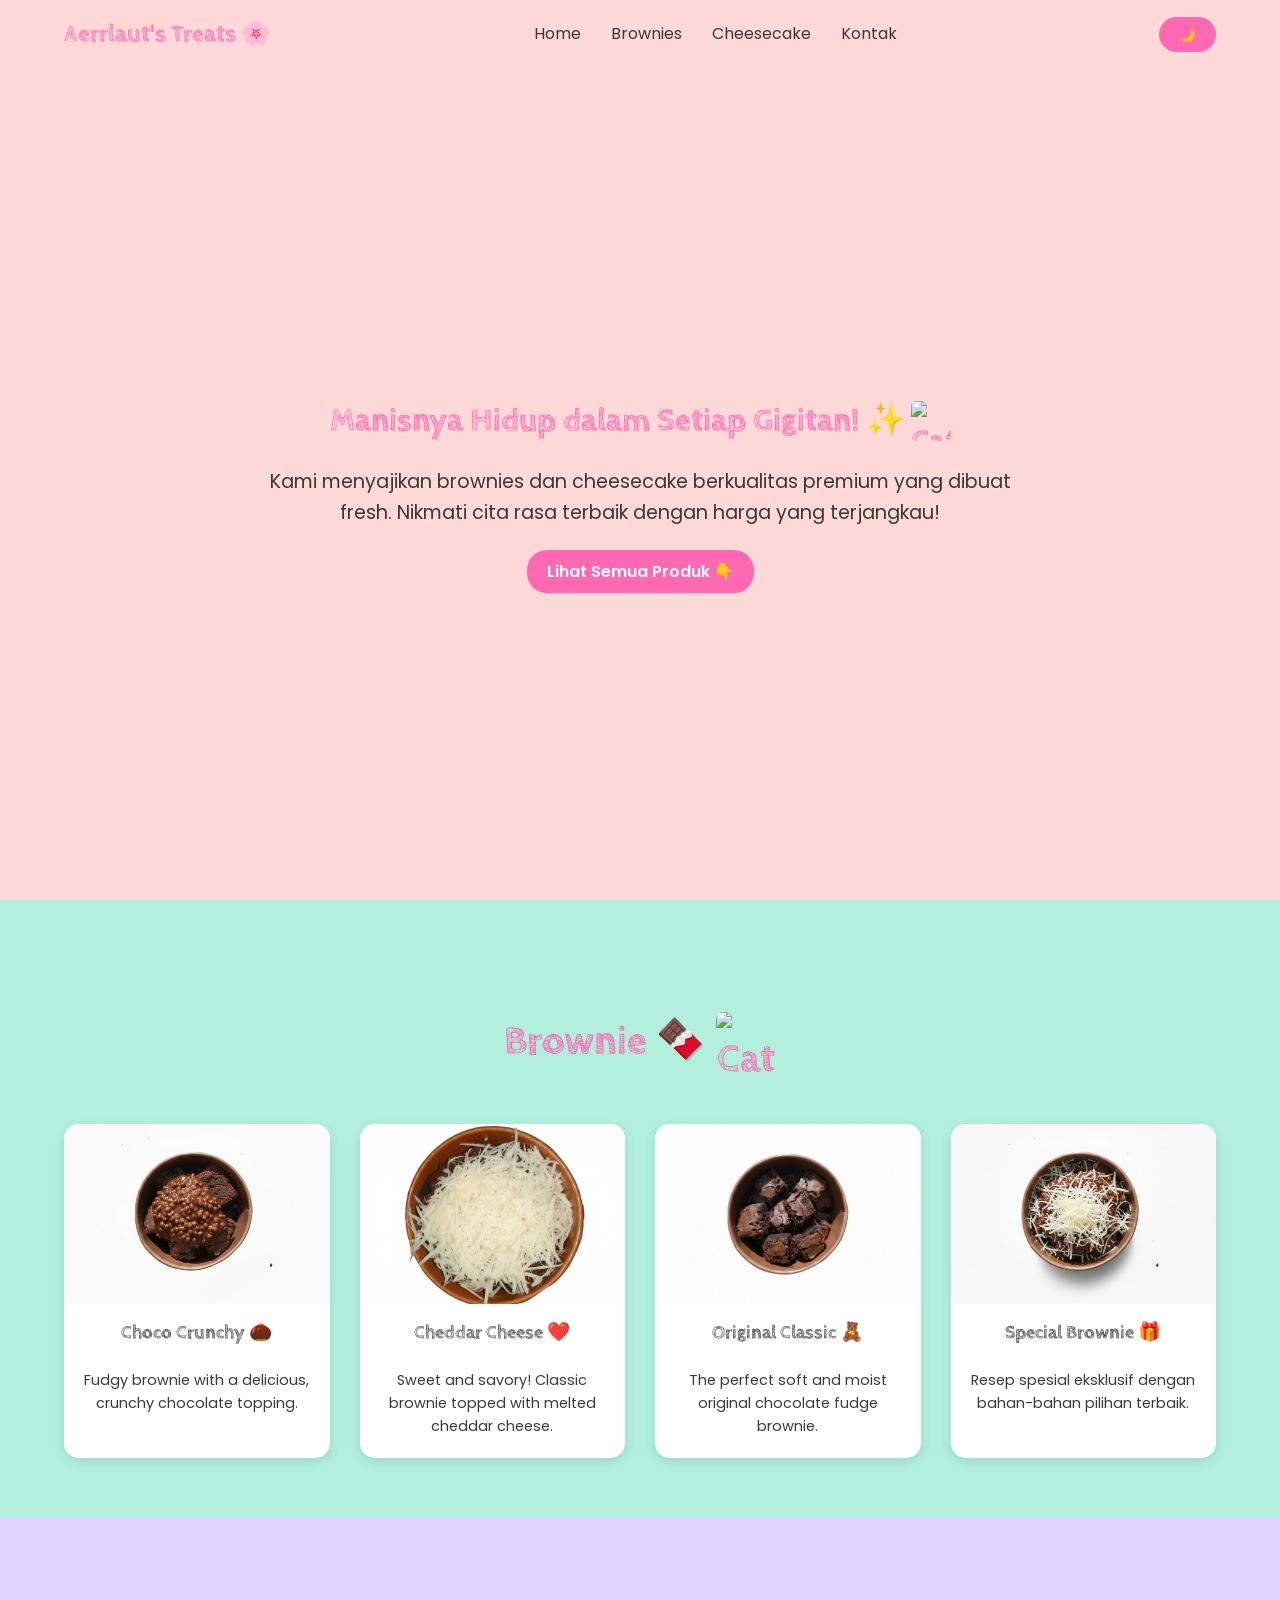
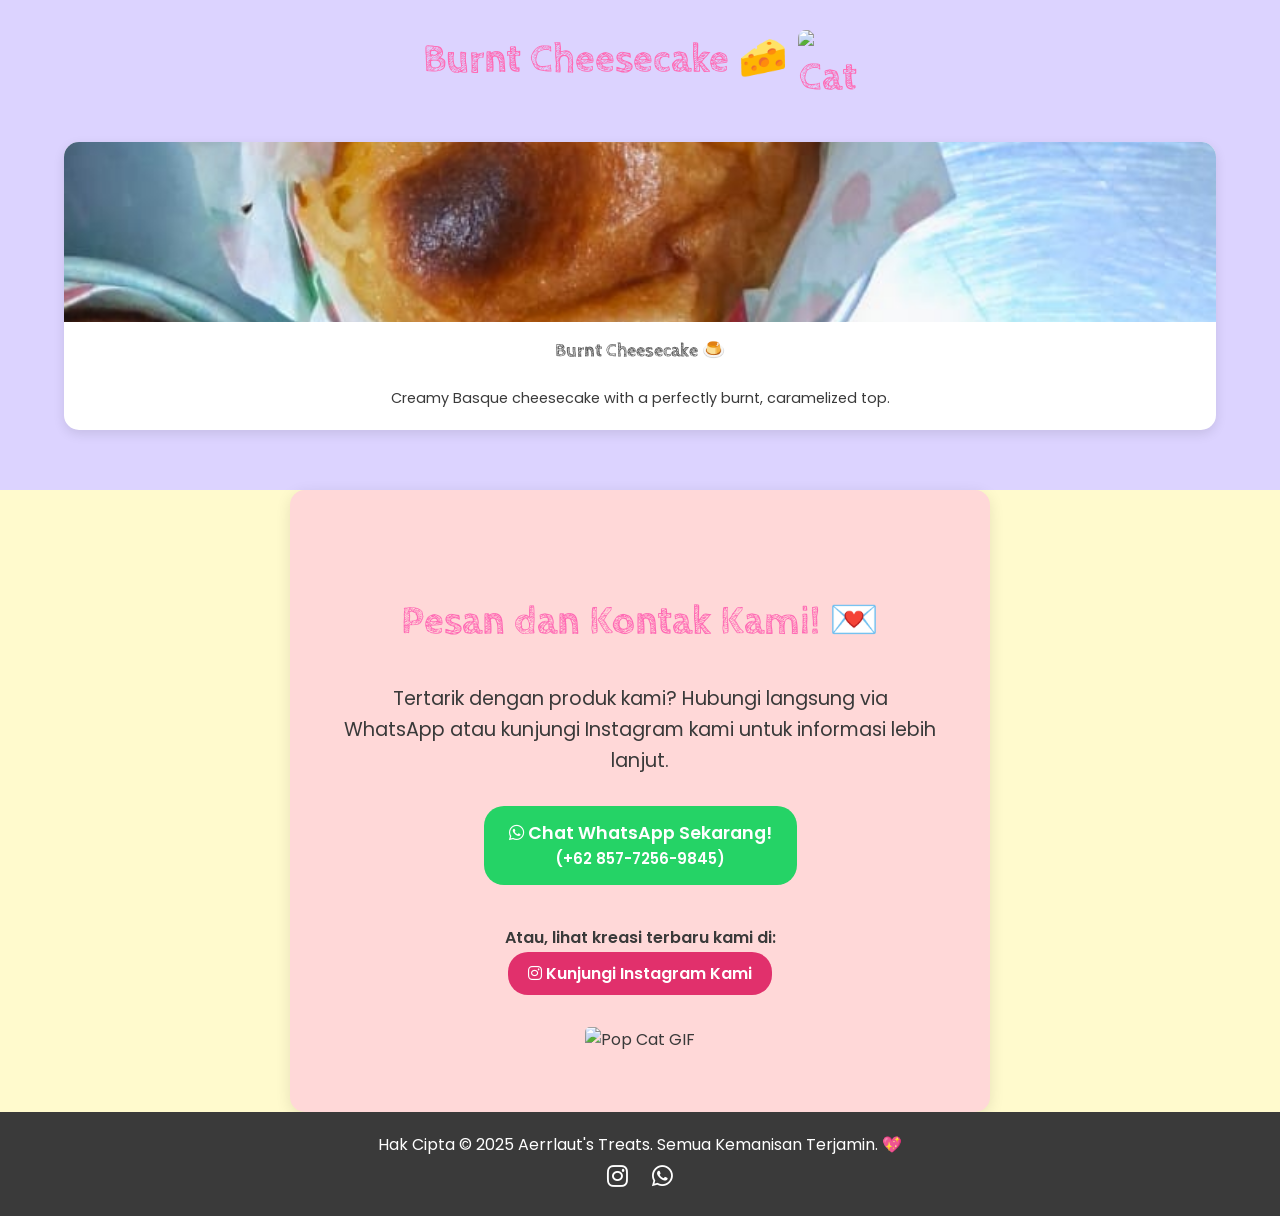
==== gemini/index.html @ 1da92849 "Add files via upload FIRST COMMIT" ====
<!DOCTYPE html>
<html lang="id">
<head>
    <meta charset="UTF-8">
    <meta name="viewport" content="width=device-width, initial-scale=1.0">
    <title>🍰 Aerrlaut's Treats: Brownies & Cheesecake Manis!</title>
    <link href="https://fonts.googleapis.com/css2?family=Cabin+Sketch:wght@400;700&family=Poppins:wght@300;400;600;700&display=swap" rel="stylesheet">
    <link rel="stylesheet" href="https://cdnjs.cloudflare.com/ajax/libs/font-awesome/6.5.2/css/all.min.css">
    <link rel="stylesheet" href="style.css">
    <style>
        /* CSS tambahan untuk tampilan COMING SOON */
        .coming-soon-card {
            display: flex;
            flex-direction: column;
            justify-content: center;
            align-items: center;
            background-color: var(--color-surface);
            border-radius: 15px;
            overflow: hidden;
            box-shadow: 0 4px 12px rgba(0, 0, 0, 0.1);
            text-align: center;
            padding: 20px;
            min-height: 250px;
            color: var(--color-text-dark);
            font-family: 'Cabin Sketch', cursive;
            font-size: 1.8em;
            opacity: 0.7;
        }
        .coming-soon-card span {
            font-size: 3em;
            margin-bottom: 10px;
        }
        /* Gaya untuk GIF Gemoy (DIPERBESAR) */
        .gemoy-gif-small {
            width: 40px; /* Diperbesar dari 30px */
            height: 40px; /* Diperbesar dari 30px */
            vertical-align: middle;
            margin-left: 5px;
            border-radius: 5px;
        }
        .gemoy-gif-medium {
            width: 60px; /* Diperbesar dari 50px */
            height: 60px; /* Diperbesar dari 50px */
            vertical-align: middle;
            margin-left: 10px;
            border-radius: 8px;
        }
        .hero-content h1 {
            display: inline-flex;
            align-items: center;
            justify-content: center;
            width: 100%;
        }
        .product-gallery h2 {
            display: inline-flex;
            align-items: center;
            justify-content: center;
            width: 100%;
        }
    </style>
</head>
<body>

    <header class="main-header" id="home">
        <nav class="navbar">
            <div class="logo">Aerrlaut's Treats 🌸</div> <ul class="nav-links">
                <li><a href="#home">Home</a></li>
                <li><a href="#brownies">Brownies</a></li>
                <li><a href="#cheesecake">Cheesecake</a></li>
                <li><a href="#order">Kontak</a></li> </ul>
            <button id="theme-toggle" class="gemas-btn" aria-label="Toggle Dark Mode">🌙</button>
        </nav>
        <div class="hero-content">
            <h1>Manisnya Hidup dalam Setiap Gigitan! ✨ <img src="https://media.tenor.com/_wwJp3ncPDMAAAAi/bastisus-cat.gif" alt="Cat GIF Eating" class="gemoy-gif-small"></h1>
            <p>Kami menyajikan brownies dan cheesecake berkualitas premium yang dibuat fresh. Nikmati cita rasa terbaik dengan harga yang terjangkau!</p>
            <a href="#brownies" class="cta-button gemas-btn">Lihat Semua Produk 👇</a>
        </div>
    </header>

    <main>
        <section id="brownies" class="product-gallery">
            <h2>Brownie 🍫 <img src="https://media.tenor.com/whmiFP2zGQQAAAAi/cat-meme-cat-eat.gif" alt="Cat GIF Hungry" class="gemoy-gif-medium"></h2>
            <div class="product-grid">
                
                <div class="product-card">
                    <img src="bronis collins.jpg" alt="Brownie with choco crunchy" class="product-img" data-product-id="1">
                    <h3>Choco Crunchy 🌰</h3>
                    <p>Fudgy brownie with a delicious, crunchy chocolate topping.</p>
                </div>
                
                <div class="product-card">
                    <img src="bronis keju.jpg" alt="Brownie with cheddar cheese" class="product-img" data-product-id="2">
                    <h3>Cheddar Cheese ❤️</h3>
                    <p>Sweet and savory! Classic brownie topped with melted cheddar cheese.</p>
                </div>
                
                <div class="product-card">
                    <img src="bronis ori.jpg" alt="Original Brownie" class="product-img" data-product-id="5">
                    <h3>Original Classic 🧸</h3>
                    <p>The perfect soft and moist original chocolate fudge brownie.</p>
                </div>
                
                <div class="product-card">
                    <img src="bronis special.jpg" alt="Special Brownie" class="product-img" data-product-id="4">
                    <h3>Special Brownie 🎁</h3>
                    <p>Resep spesial eksklusif dengan bahan-bahan pilihan terbaik.</p>
                </div>
            </div>
        </section>

        <section id="cheesecake" class="product-gallery">
            <h2>Burnt Cheesecake 🧀 <img src="https://media.tenor.com/SI5tOTnHS34AAAAi/verycat-twitch-cat-twitch-emote.gif" alt="Cat GIF Cute" class="gemoy-gif-medium"></h2>
            <div class="product-grid">
                
                <div class="product-card">
                    <img src="ciskek.jpeg" alt="Burnt Cheesecake" class="product-img" data-product-id="3">
                    <h3>Burnt Cheesecake 🍮</h3>
                    <p>Creamy Basque cheesecake with a perfectly burnt, caramelized top.</p>
                </div>
            </div>
        </section>

        <section id="order" class="contact-form-section">
            <h2>Pesan dan Kontak Kami! 💌</h2>
            <p class="intro-text" style="font-size: 1.2em;">Tertarik dengan produk kami? Hubungi langsung via WhatsApp atau kunjungi Instagram kami untuk informasi lebih lanjut.</p>

            <div style="text-align: center; margin: 30px 0;">
                <a href="https://wa.me/6285772569845?text=Halo%20Aerrlaut's%20Treats,%20saya%20mau%20pesan%20kuenya!" target="_blank" class="cta-button gemas-btn wa-button" style="font-size: 1.1em; padding: 15px 25px; margin-bottom: 20px; background-color: #25D366; display: inline-block;">
                    <i class="fab fa-whatsapp"></i> Chat WhatsApp Sekarang!<br><small style="font-size: 0.85em;">(+62 857-7256-9845)</small>
                </a>
                
                <p style="margin: 20px 0 10px; font-weight: 600;">Atau, lihat kreasi terbaru kami di:</p>
                <a href="https://www.instagram.com/gynmjja?utm_source=ig_web_button_share_sheet&igsh=ZDNlZDc0MzIxNw==" target="_blank" class="cta-button gemas-btn" style="background-color: #E1306C; padding: 10px 20px;">
                    <i class="fab fa-instagram"></i> Kunjungi Instagram Kami
                </a>
            </div>
            
            <div style="text-align: center; margin-top: 20px;">
                 <img src="https://media.tenor.com/JPOhHuokpdYAAAAi/pop-cat.gif" alt="Pop Cat GIF" class="gemoy-gif-small" style="width: 50px; height: 50px; margin: 10px;"> </div>

        </section>
    </main>

    <footer class="main-footer">
        <p>Hak Cipta &copy; 2025 Aerrlaut's Treats. Semua Kemanisan Terjamin. 💖</p> <div class="social-links">
            <a href="https://www.instagram.com/gynmjja?utm_source=ig_web_button_share_sheet&igsh=ZDNlZDc0MzIxNw==" target="_blank" aria-label="Instagram"><i class="fab fa-instagram"></i></a>
            <a href="https://wa.me/6285772569845" target="_blank" aria-label="WhatsApp"><i class="fab fa-whatsapp"></i></a>
        </div>
    </footer>

    <div id="product-modal" class="modal">
        <div class="modal-content">
            <span class="close-btn">&times;</span>
            <h3 id="modal-title"></h3>
            <img id="modal-image" src="" alt="Detail Produk">
            <div id="modal-details"></div>
            <p class="modal-price"></p>
        </div>
    </div>

    <script src="script.js"></script>

</body>
</html>
---- gemini/style.css ----
/* Palet Warna Pastel Gemas */
:root {
    --color-mint: #B2F0DD; /* Mint Green */
    --color-pink: #FFD8D8; /* Baby Pink */
    --color-lavender: #DCD3FF; /* Lavender */
    --color-yellow: #FFFACD; /* Pale Yellow/Cream */
    --color-text-dark: #3a3a3a;
    --color-text-light: #ffffff;
    --color-accent: #ff69b4; /* Hot Pink for CTA */
    --color-background: var(--color-yellow);
    --color-surface: var(--color-text-light);
}

/* Mode Malam (Warna Pastel Lebih Gelap) */
body.dark-mode {
    --color-mint: #70b8a1;
    --color-pink: #cc9999;
    --color-lavender: #a699c2;
    --color-yellow: #4c4c4c;
    --color-text-dark: #ffffff;
    --color-text-light: #2c2c2c;
    --color-accent: #ffb6c1; /* Light Pink */
    --color-background: var(--color-yellow);
    --color-surface: var(--color-text-light);
}

/* Reset dan Tipografi */
* {
    margin: 0;
    padding: 0;
    box-sizing: border-box;
}

body {
    font-family: 'Poppins', sans-serif;
    color: var(--color-text-dark);
    background-color: var(--color-background);
    line-height: 1.6;
    transition: background-color 0.5s ease, color 0.5s ease; /* Transisi untuk mode malam */
}

h1, h2, h3 {
    font-family: 'Cabin Sketch', cursive; /* Font Lucu untuk Judul */
    color: var(--color-accent);
    text-align: center;
    margin-bottom: 20px;
}

h2 {
    font-size: 2.5em;
    padding-top: 50px;
    padding-bottom: 10px;
}

/* --- Penyesuaian Ukuran GIF (DIPINDAHKAN DARI HTML) --- */
.gemoy-gif-small {
    width: 40px; /* Diperbesar dari 30px */
    height: 40px; /* Diperbesar dari 30px */
    vertical-align: middle;
    margin-left: 5px;
    border-radius: 5px;
}
.gemoy-gif-medium {
    width: 60px; /* Diperbesar dari 50px */
    height: 60px; /* Diperbesar dari 50px */
    vertical-align: middle;
    margin-left: 10px;
    border-radius: 8px;
}

/* Tambahan untuk GIF di bagian kontak agar mudah diakses */
.contact-form-section .gemoy-gif-small {
    width: 50px;
    height: 50px;
    margin: 10px;
}
/* --- Akhir Penyesuaian GIF --- */


/* Navigasi */
.navbar {
    display: flex;
    justify-content: space-between;
    align-items: center;
    padding: 15px 5%;
    position: fixed;
    width: 100%;
    top: 0;
    z-index: 1000;
    background-color: transparent;
    transition: background-color 0.3s ease, box-shadow 0.3s ease;
}

.navbar.scrolled {
    background-color: var(--color-surface); /* Berubah warna saat scroll */
    box-shadow: 0 2px 5px rgba(0, 0, 0, 0.1);
}

.logo {
    font-family: 'Cabin Sketch', cursive;
    font-size: 1.5em;
    font-weight: 700;
    color: var(--color-accent);
}

.nav-links {
    list-style: none;
    display: flex;
}

.nav-links a {
    text-decoration: none;
    color: var(--color-text-dark);
    padding: 8px 15px;
    transition: color 0.3s ease, background-color 0.3s ease;
    border-radius: 5px;
}

.nav-links a:hover {
    color: var(--color-surface);
    background-color: var(--color-accent);
}

/* Tombol Gemas (CTA & Toggle) */
.gemas-btn {
    background-color: var(--color-accent);
    color: var(--color-text-light);
    border: none;
    padding: 10px 20px;
    border-radius: 20px;
    font-weight: 600;
    cursor: pointer;
    text-decoration: none;
    transition: all 0.3s ease;
}

/* Animasi 1: Jiggle Ringan pada Tombol */
.gemas-btn:hover {
    transform: scale(1.05) rotate(-2deg);
    box-shadow: 0 4px 10px rgba(255, 105, 180, 0.5);
    animation: jiggle 0.3s infinite alternate;
}

@keyframes jiggle {
    from { transform: scale(1.05) rotate(-2deg); }
    to { transform: scale(1.05) rotate(2deg); }
}

/* Header & Hero */
.main-header {
    background-color: var(--color-pink);
    min-height: 100vh;
    display: flex;
    flex-direction: column;
    justify-content: center;
    align-items: center;
    text-align: center;
    padding-top: 80px;
}

.hero-content {
    max-width: 800px;
    padding: 20px;
}

.hero-content p {
    font-size: 1.2em;
    margin-bottom: 30px;
}

/* Bagian Produk (Galeri) */
section {
    padding: 60px 5%;
    background-color: var(--color-surface);
}

#brownies {
    background-color: var(--color-mint);
}

#cheesecake {
    background-color: var(--color-lavender);
}

.product-gallery h2 {
    margin-bottom: 40px;
}

/* Responsif dengan Grid */
.product-grid {
    display: grid;
    grid-template-columns: repeat(auto-fit, minmax(250px, 1fr)); /* Disesuaikan agar muat 4 kolom */
    gap: 30px;
}

.product-card {
    background-color: var(--color-surface);
    border-radius: 15px;
    overflow: hidden;
    box-shadow: 0 4px 12px rgba(0, 0, 0, 0.1);
    text-align: center;
    padding-bottom: 20px;
    transition: transform 0.3s ease, box-shadow 0.3s ease;
}

.product-card img {
    width: 100%;
    height: 180px;
    object-fit: cover;
    display: block;
    cursor: pointer;
    transition: transform 0.4s ease;
}

/* Animasi 2: Bounce Ringan pada Gambar Produk */
.product-card img:hover {
    transform: scale(1.03);
}

.product-card:hover {
    transform: translateY(-5px);
    box-shadow: 0 8px 20px rgba(0, 0, 0, 0.2);
}

.product-card h3 {
    margin-top: 15px;
    color: var(--color-text-dark);
}

.product-card p {
    padding: 0 15px;
    font-size: 0.9em;
}

/* Kontak & Pemesanan (Disesuaikan untuk HANYA KONTAK) */
.contact-form-section {
    background-color: var(--color-pink);
    text-align: center;
    max-width: 700px;
    margin: 0 auto;
    padding: 50px;
    border-radius: 15px;
    box-shadow: 0 4px 15px rgba(0, 0, 0, 0.1);
}

.wa-link-text {
    margin-bottom: 30px;
    display: block;
}

.wa-button {
    /* Hanya penyesuaian untuk tombol besar di bagian kontak */
    background-color: #25D366; /* WhatsApp Green */
    transition: transform 0.3s ease;
    display: inline-block;
    max-width: 100%;
    white-space: normal;
    line-height: 1.4;
}

.wa-button:hover {
    background-color: #1FAF55; /* Slightly darker green */
}

/* Footer */
.main-footer {
    background-color: var(--color-text-dark);
    color: var(--color-text-light);
    text-align: center;
    padding: 20px;
}

.social-links a {
    color: var(--color-text-light);
    font-size: 1.5em;
    margin: 0 10px;
    transition: color 0.3s ease;
}

/* Animasi 3: Perubahan Warna pada Ikon Sosial */
.social-links a:hover {
    color: var(--color-accent);
}

/* MODAL / POPUP */
.modal {
    display: none;
    position: fixed;
    z-index: 2000;
    left: 0;
    top: 0;
    width: 100%;
    height: 100%;
    overflow: auto;
    background-color: rgba(0, 0, 0, 0.4);
    backdrop-filter: blur(5px);
}

.modal-content {
    background-color: var(--color-surface);
    margin: 10% auto;
    padding: 30px;
    border-radius: 20px;
    box-shadow: 0 5px 15px rgba(0, 0, 0, 0.3);
    max-width: 500px;
    text-align: center;
    position: relative;
    transform: scale(0.8);
    opacity: 0;
    animation: modalPop 0.3s forwards;
}

@keyframes modalPop {
    to {
        transform: scale(1);
        opacity: 1;
    }
}

.close-btn {
    color: var(--color-text-dark);
    float: right;
    font-size: 28px;
    font-weight: bold;
    transition: color 0.2s ease;
}

.close-btn:hover,
.close-btn:focus {
    color: var(--color-accent);
    text-decoration: none;
    cursor: pointer;
}

#modal-image {
    max-width: 100%;
    height: auto;
    border-radius: 10px;
    margin: 15px 0;
}

/* Media Queries untuk Responsif */
@media (max-width: 768px) {
    .navbar {
        padding: 15px 3%;
    }

    .nav-links {
        display: none; /* Sembunyikan Navigasi di Mobile (Bisa diganti menu burger jika perlu) */
    }

    .hero-content h1 {
        font-size: 2.5em;
    }

    .contact-form-section {
        padding: 30px;
        margin: 0 3%;
    }
    
    .product-grid {
        grid-template-columns: repeat(auto-fit, minmax(180px, 1fr));
    }
}
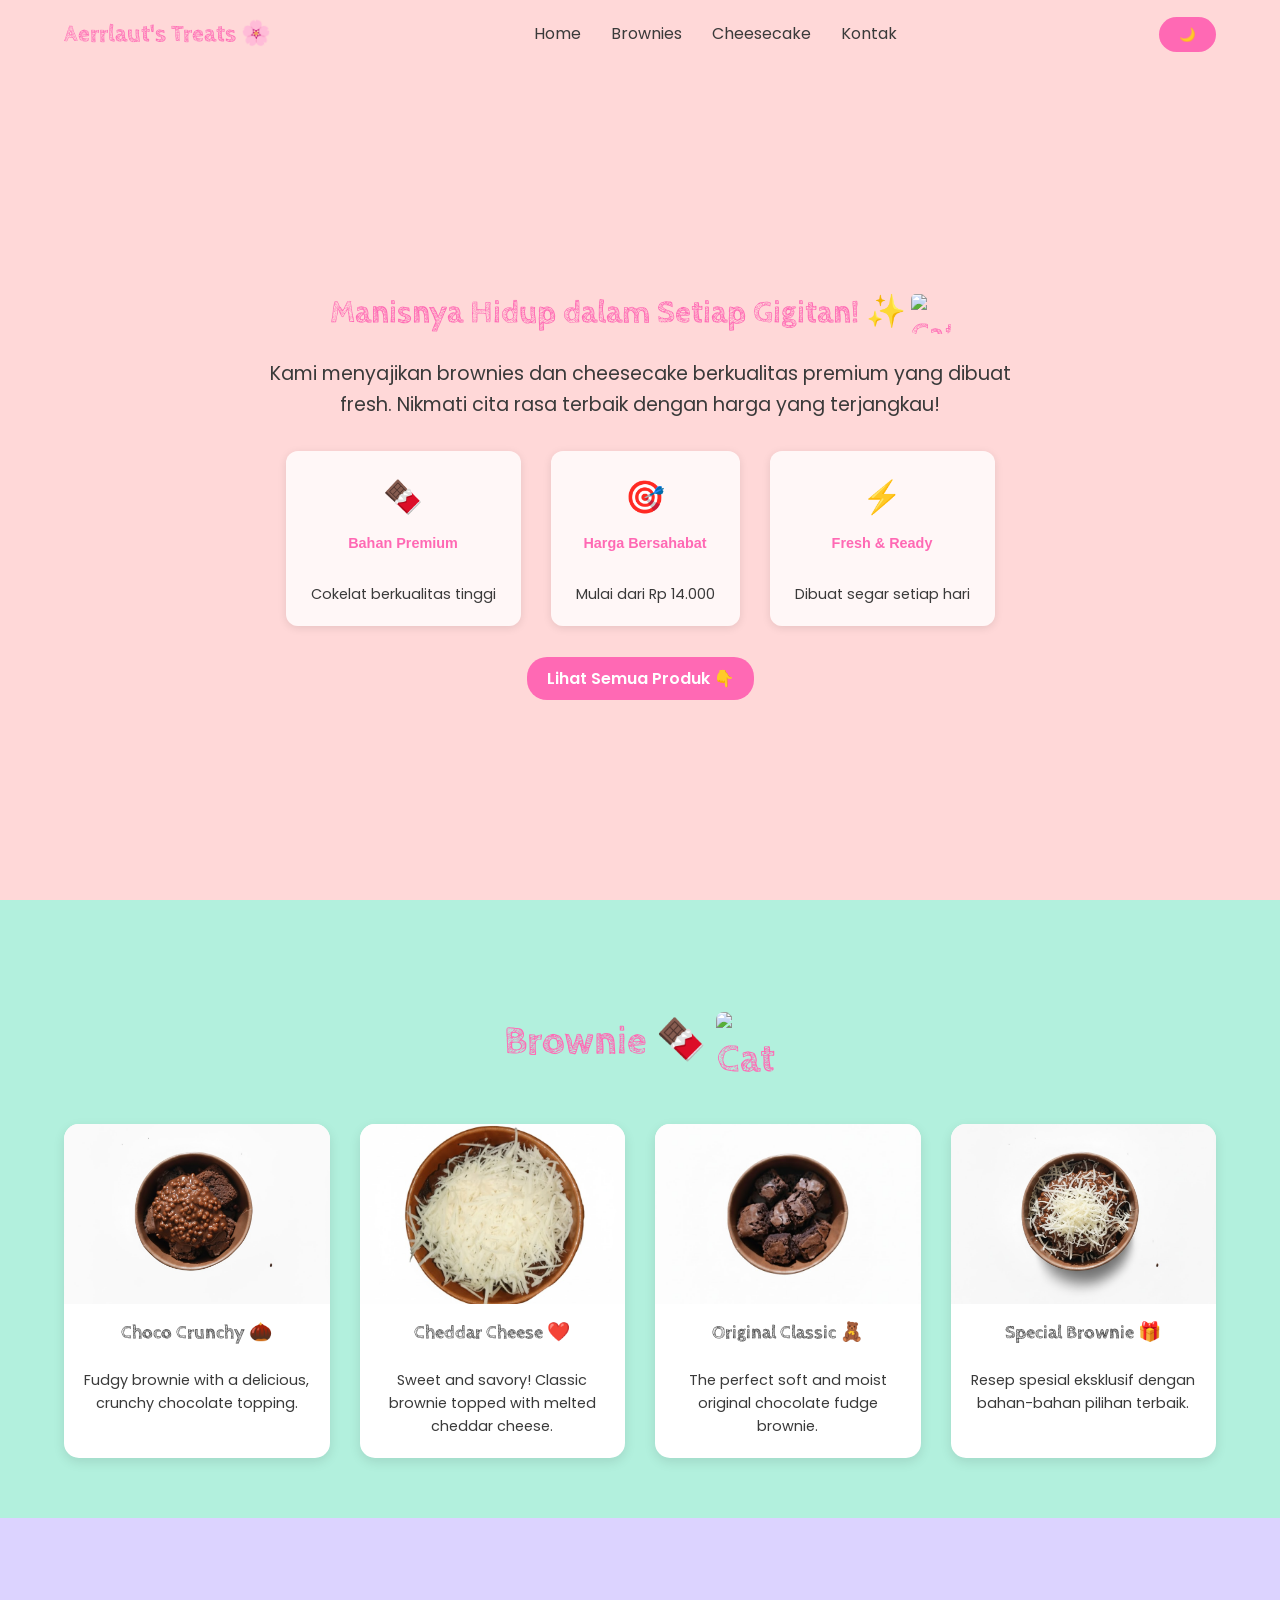
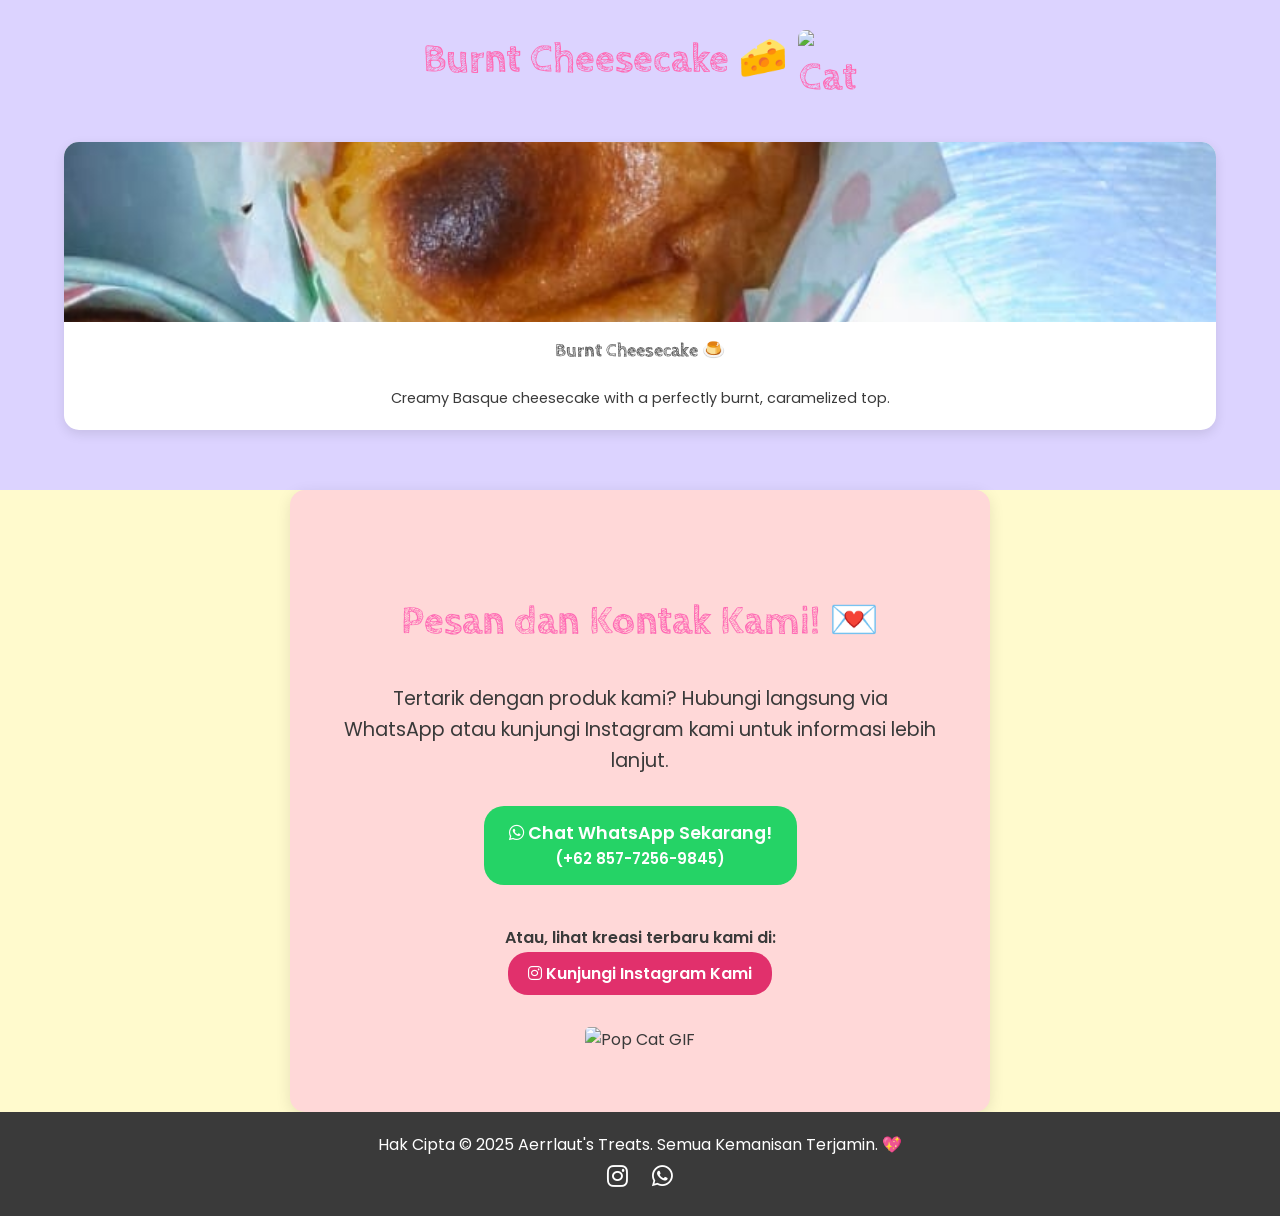
==== commit 00e16a22: "TES COMMIT DARI BRANCH" ====
--- a/gemini/index.html
+++ b/gemini/index.html
@@ -73,6 +73,23 @@
         <div class="hero-content">
             <h1>Manisnya Hidup dalam Setiap Gigitan! ✨ <img src="https://media.tenor.com/_wwJp3ncPDMAAAAi/bastisus-cat.gif" alt="Cat GIF Eating" class="gemoy-gif-small"></h1>
             <p>Kami menyajikan brownies dan cheesecake berkualitas premium yang dibuat fresh. Nikmati cita rasa terbaik dengan harga yang terjangkau!</p>
+            
+            <!-- Highlights/Trust Badges -->
+            <div class="hero-badges">
+                <div class="badge">
+                    <span class="badge-icon">🍫</span>
+                    <p><strong>Bahan Premium</strong><br>Cokelat berkualitas tinggi</p>
+                </div>
+                <div class="badge">
+                    <span class="badge-icon">🎯</span>
+                    <p><strong>Harga Bersahabat</strong><br>Mulai dari Rp 14.000</p>
+                </div>
+                <div class="badge">
+                    <span class="badge-icon">⚡</span>
+                    <p><strong>Fresh & Ready</strong><br>Dibuat segar setiap hari</p>
+                </div>
+            </div>
+            
             <a href="#brownies" class="cta-button gemas-btn">Lihat Semua Produk 👇</a>
         </div>
     </header>
--- a/gemini/style.css
+++ b/gemini/style.css
@@ -168,6 +168,48 @@
     margin-bottom: 30px;
 }
 
+/* Hero Badges/Highlights */
+.hero-badges {
+    display: flex;
+    justify-content: center;
+    gap: 30px;
+    margin-bottom: 40px;
+    flex-wrap: wrap;
+}
+
+.badge {
+    background-color: rgba(255, 255, 255, 0.8);
+    border-radius: 12px;
+    padding: 20px 25px;
+    text-align: center;
+    min-width: 160px;
+    box-shadow: 0 2px 8px rgba(0, 0, 0, 0.1);
+    transition: transform 0.3s ease, box-shadow 0.3s ease;
+}
+
+.badge:hover {
+    transform: translateY(-5px);
+    box-shadow: 0 4px 15px rgba(0, 0, 0, 0.15);
+}
+
+.badge-icon {
+    font-size: 2em;
+    display: block;
+    margin-bottom: 10px;
+}
+
+.badge p {
+    font-size: 0.9em;
+    color: var(--color-text-dark);
+    margin: 0;
+}
+
+.badge strong {
+    display: block;
+    margin-bottom: 5px;
+    color: var(--color-accent);
+}
+
 /* Bagian Produk (Galeri) */
 section {
     padding: 60px 5%;
@@ -353,6 +395,21 @@
         font-size: 2.5em;
     }
 
+    .hero-badges {
+        gap: 15px;
+        margin-bottom: 30px;
+    }
+
+    .badge {
+        min-width: 140px;
+        padding: 15px 15px;
+    }
+
+    .badge-icon {
+        font-size: 1.5em;
+        margin-bottom: 8px;
+    }
+
     .contact-form-section {
         padding: 30px;
         margin: 0 3%;
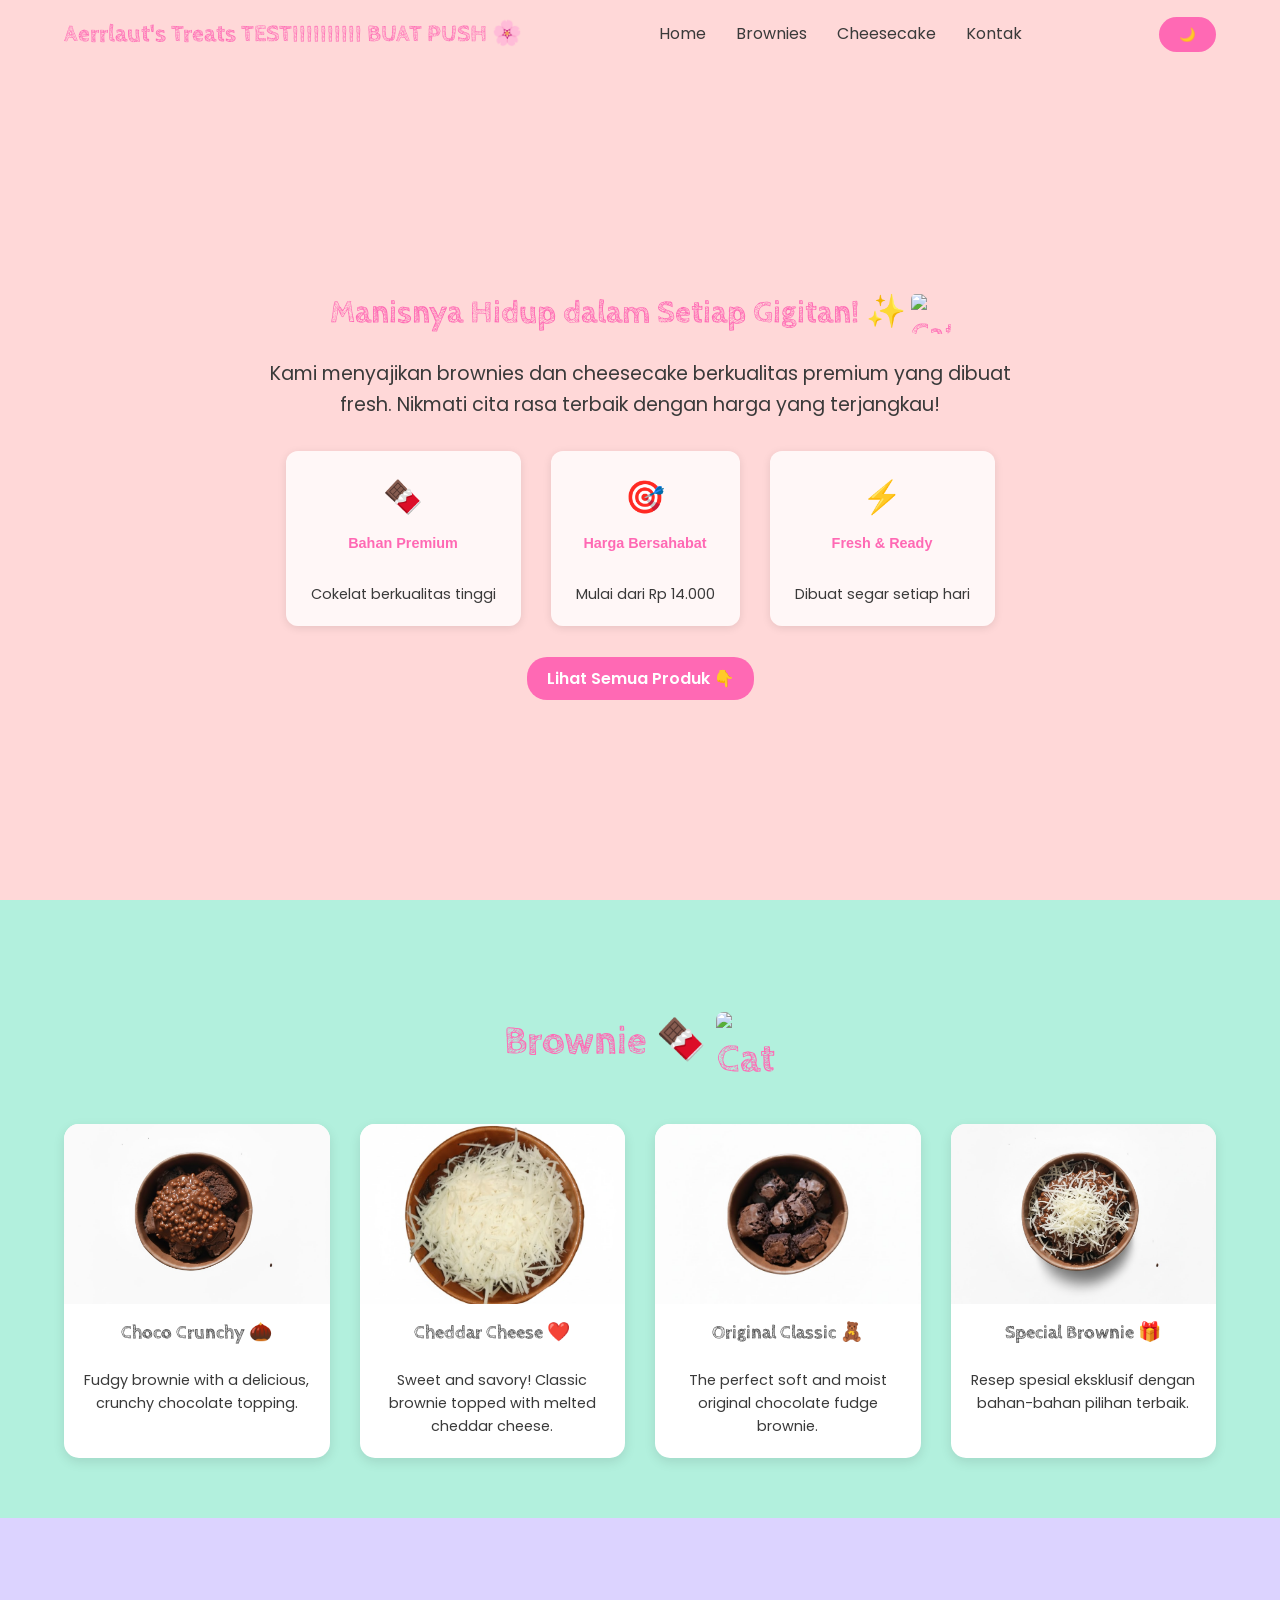
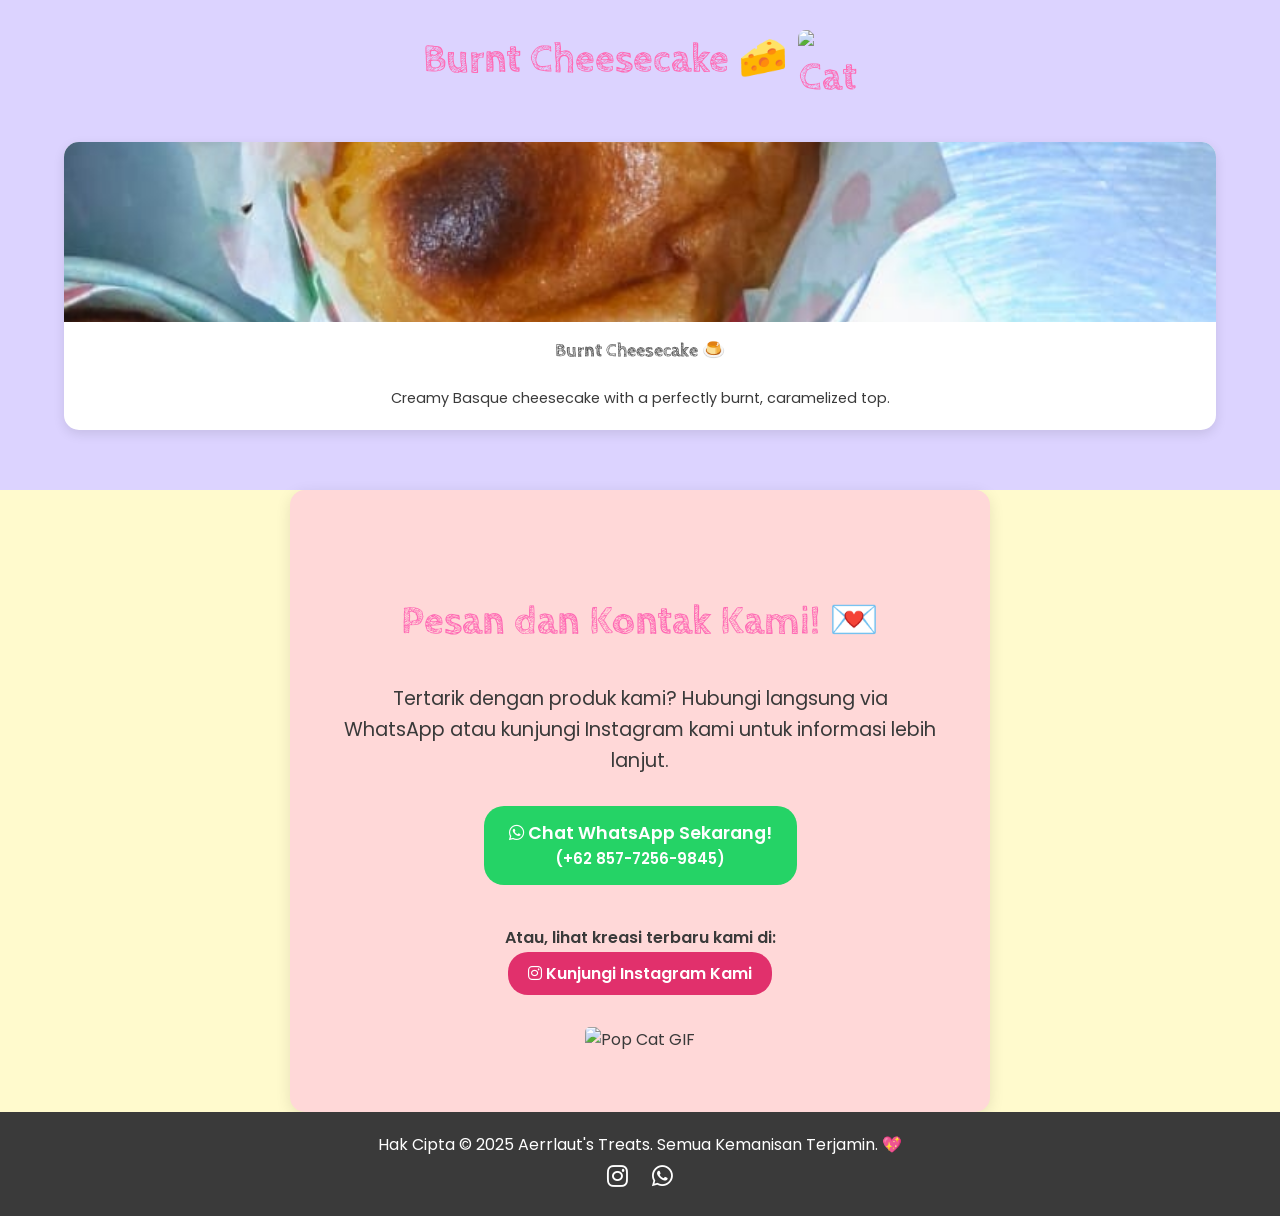
==== commit c29b9108: "TES COMMIT 2" ====
--- a/gemini/index.html
+++ b/gemini/index.html
@@ -63,7 +63,7 @@
 
     <header class="main-header" id="home">
         <nav class="navbar">
-            <div class="logo">Aerrlaut's Treats 🌸</div> <ul class="nav-links">
+            <div class="logo">Aerrlaut's Treats TESTIIIIIIIIII BUAT PUSH 🌸</div> <ul class="nav-links">
                 <li><a href="#home">Home</a></li>
                 <li><a href="#brownies">Brownies</a></li>
                 <li><a href="#cheesecake">Cheesecake</a></li>
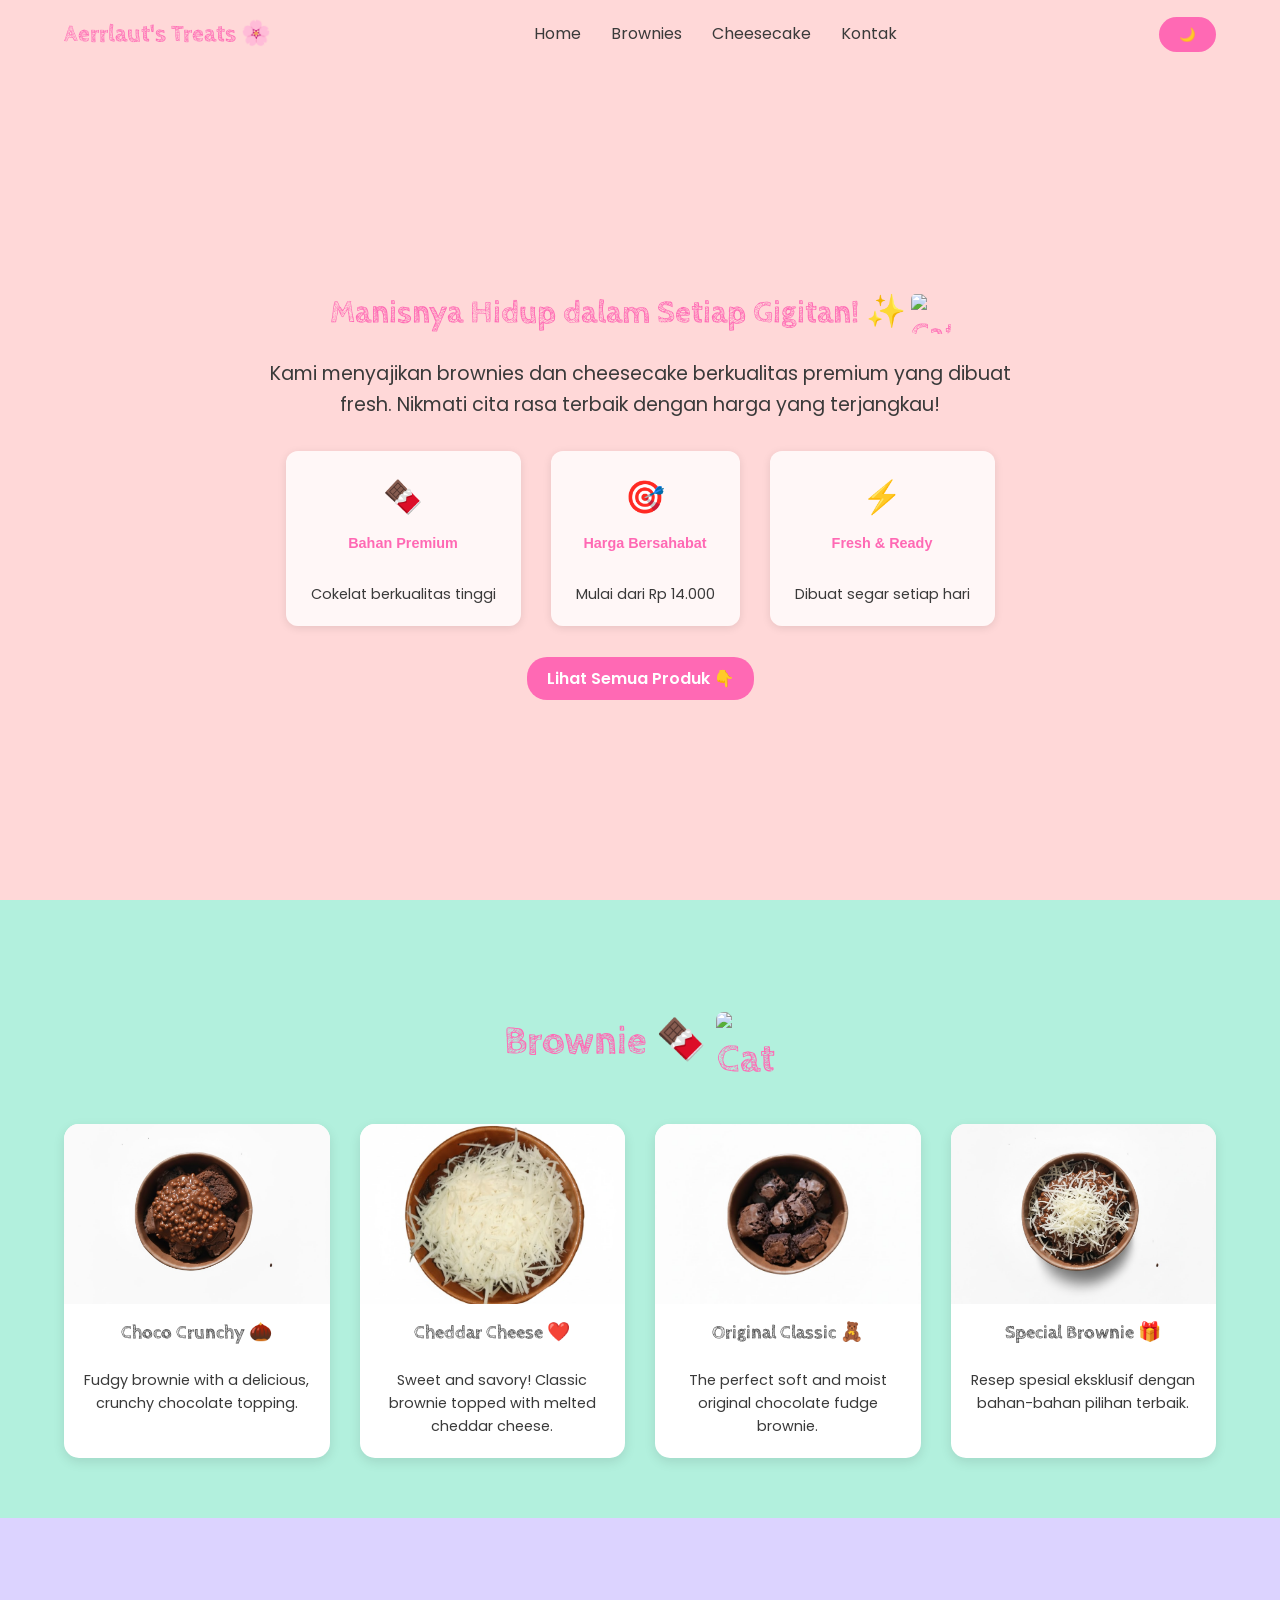
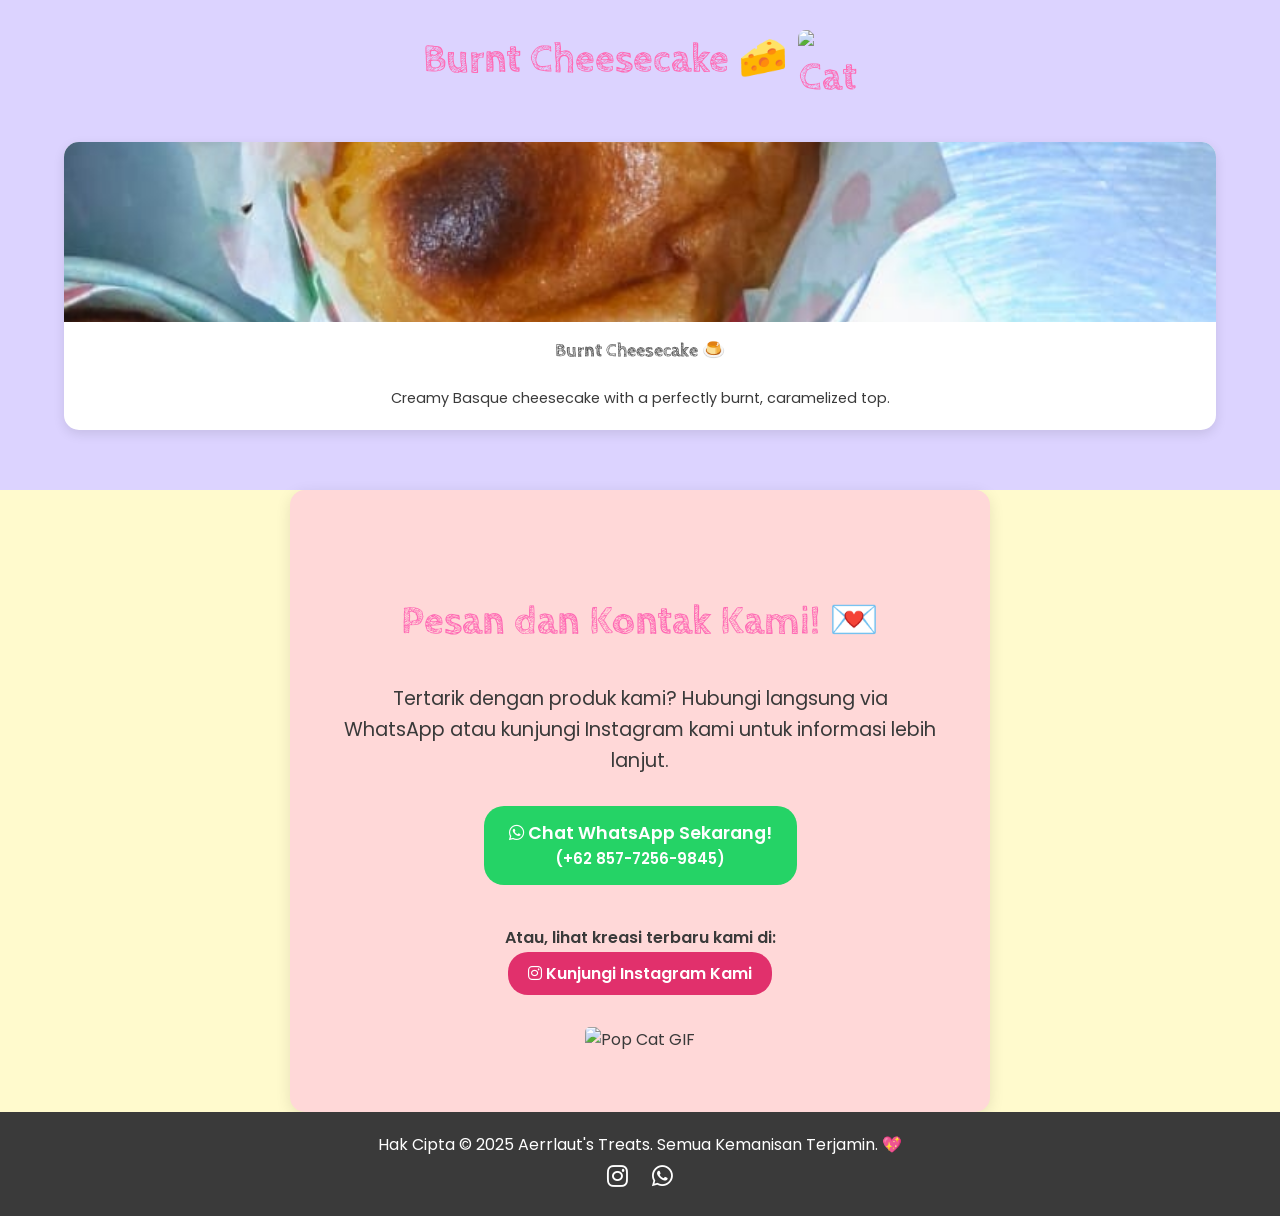
==== commit af14411a: "TESTI COMMIT 3" ====
--- a/gemini/index.html
+++ b/gemini/index.html
@@ -3,7 +3,7 @@
 <head>
     <meta charset="UTF-8">
     <meta name="viewport" content="width=device-width, initial-scale=1.0">
-    <title>🍰 Aerrlaut's Treats: Brownies & Cheesecake Manis!</title>
+    <title>🍰 Aerrlaut's Treats: Brownies & Cheesecake Manis! TESTIIIIIIIIII BUAT PUSH </title>
     <link href="https://fonts.googleapis.com/css2?family=Cabin+Sketch:wght@400;700&family=Poppins:wght@300;400;600;700&display=swap" rel="stylesheet">
     <link rel="stylesheet" href="https://cdnjs.cloudflare.com/ajax/libs/font-awesome/6.5.2/css/all.min.css">
     <link rel="stylesheet" href="style.css">
@@ -63,7 +63,7 @@
 
     <header class="main-header" id="home">
         <nav class="navbar">
-            <div class="logo">Aerrlaut's Treats TESTIIIIIIIIII BUAT PUSH 🌸</div> <ul class="nav-links">
+            <div class="logo">Aerrlaut's Treats 🌸</div> <ul class="nav-links">
                 <li><a href="#home">Home</a></li>
                 <li><a href="#brownies">Brownies</a></li>
                 <li><a href="#cheesecake">Cheesecake</a></li>
